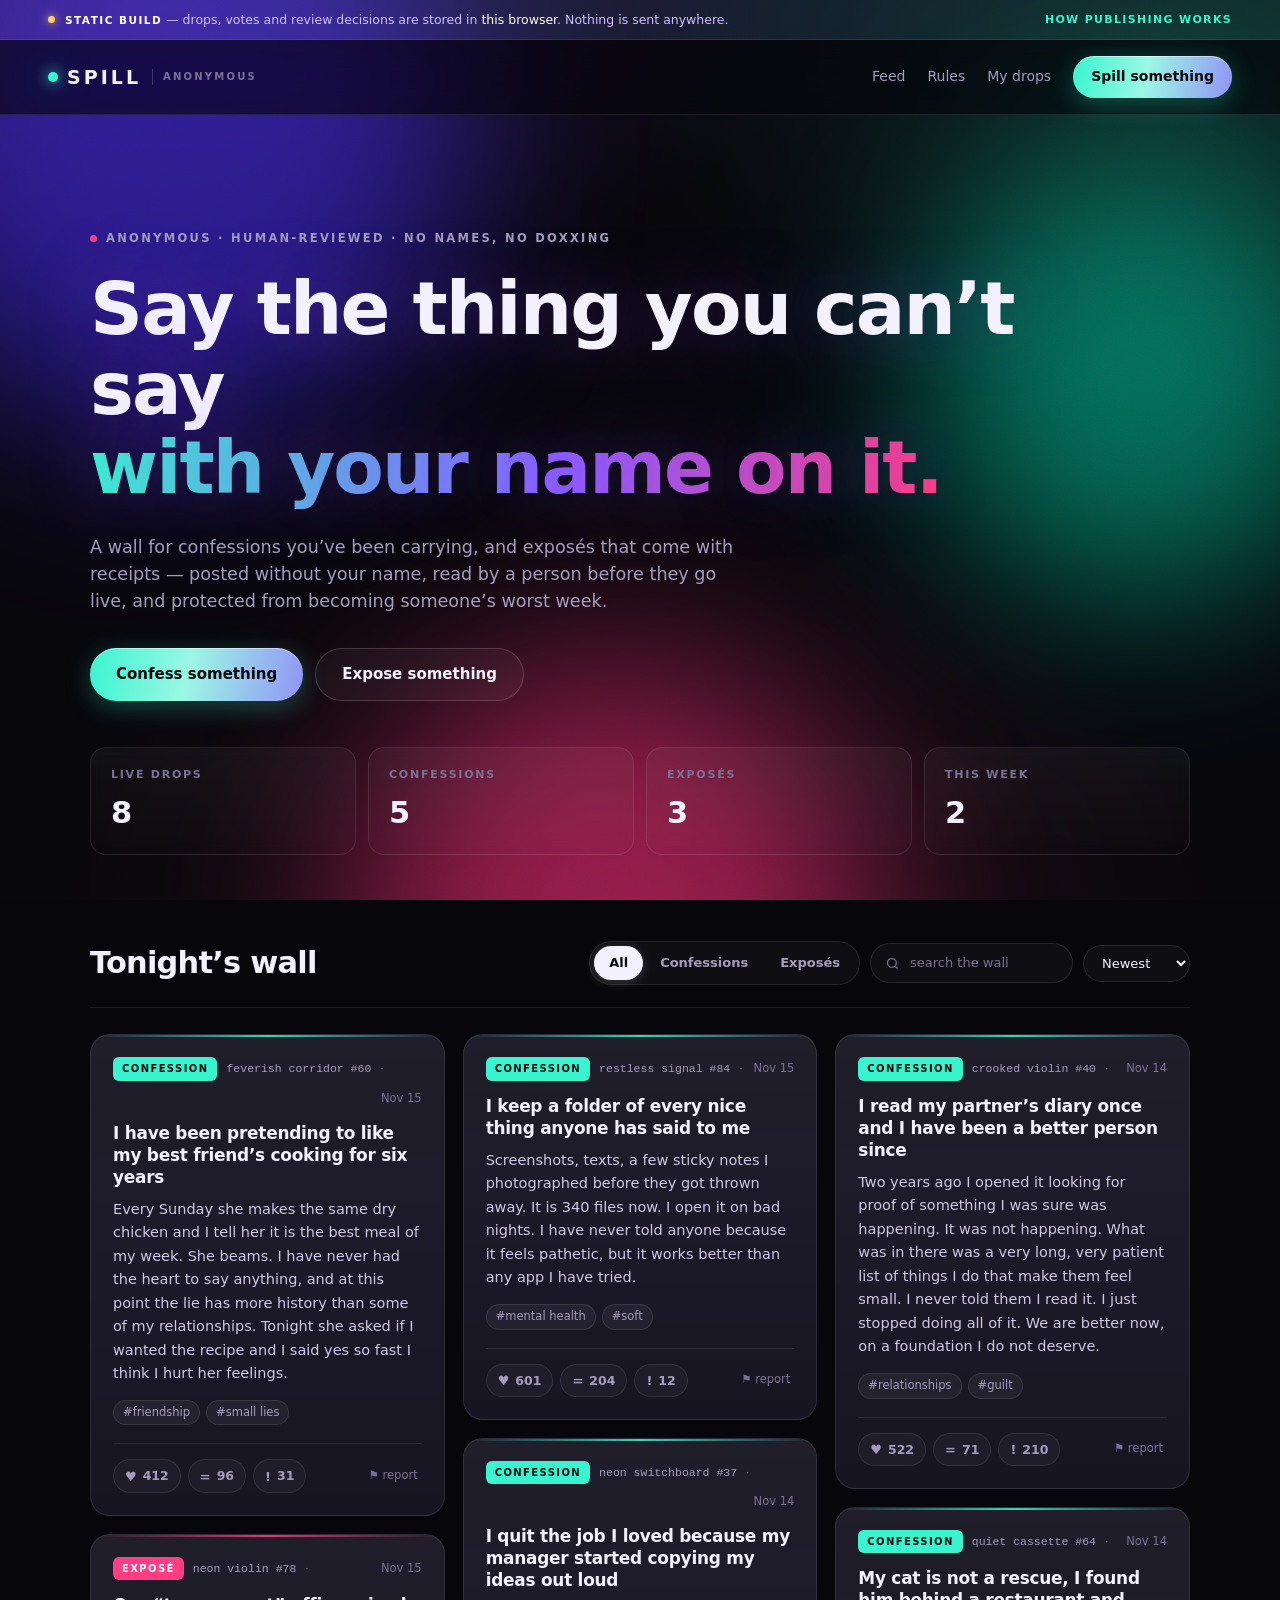
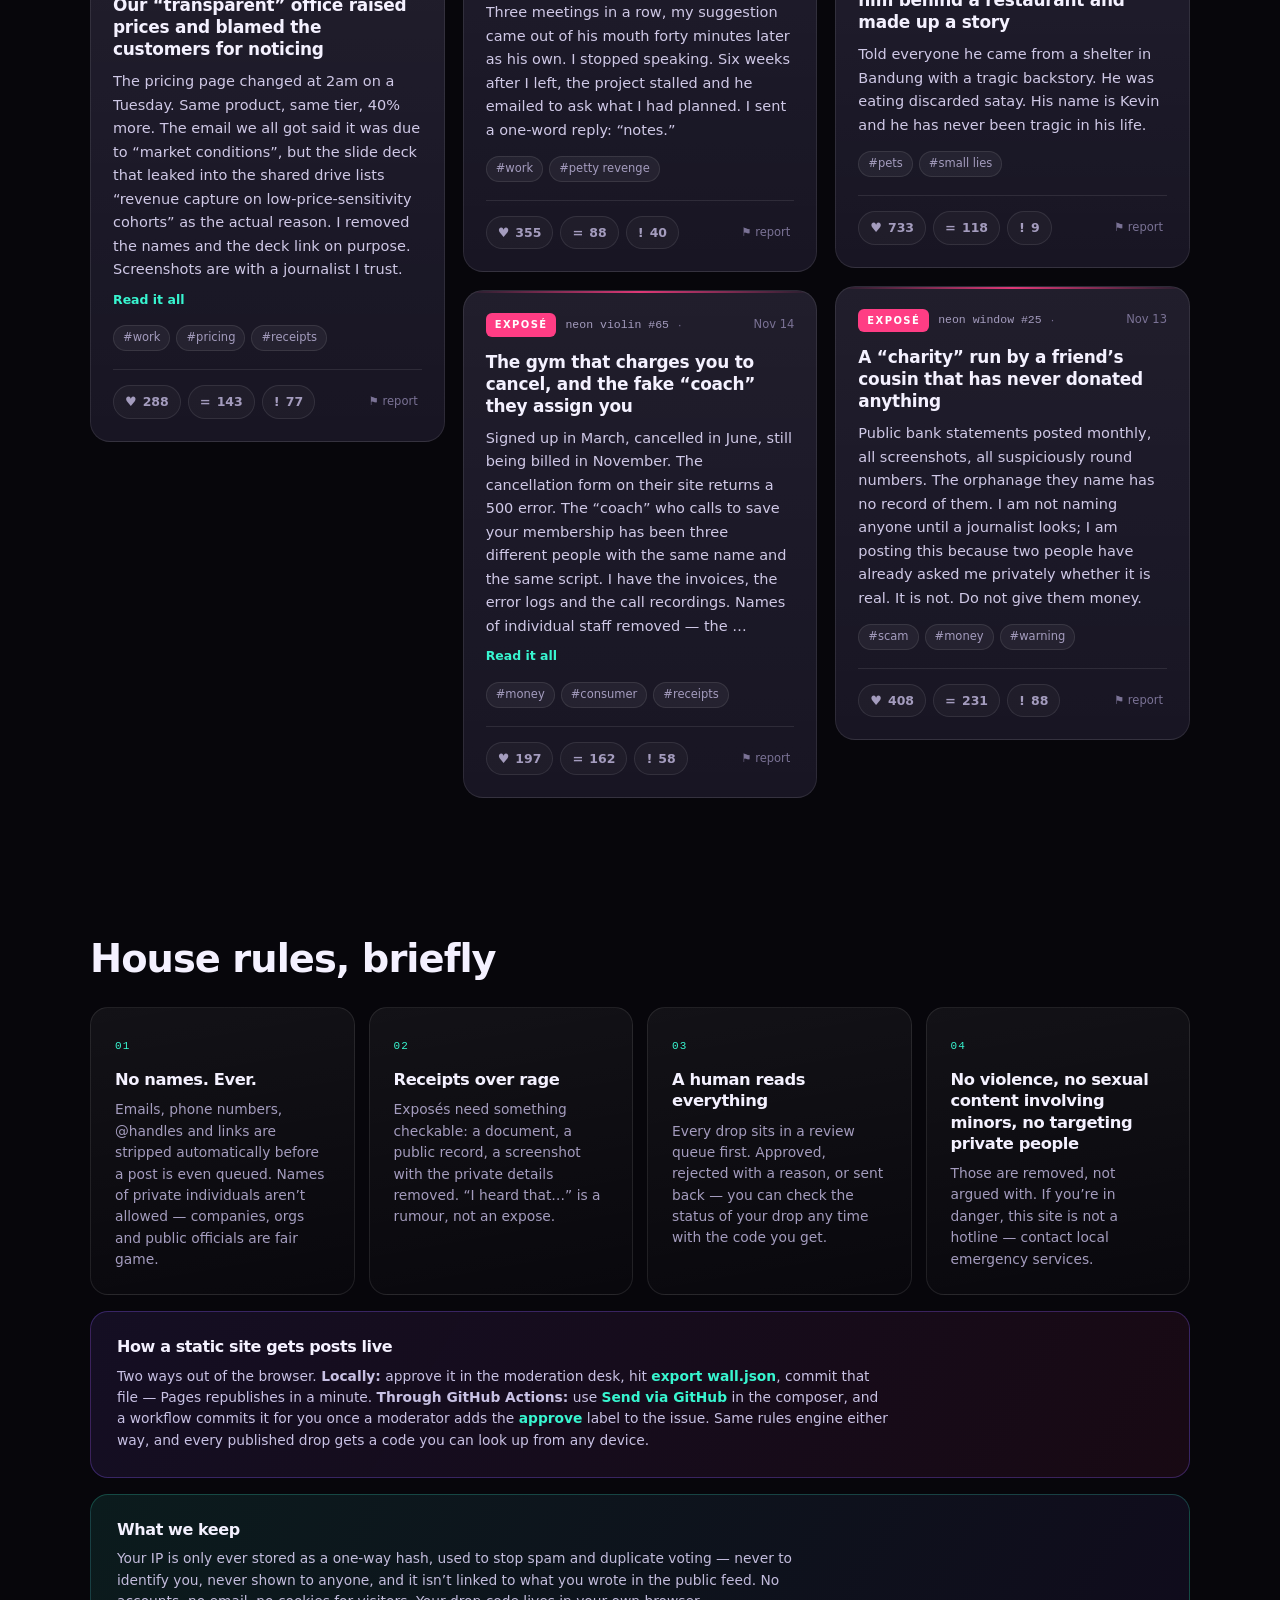
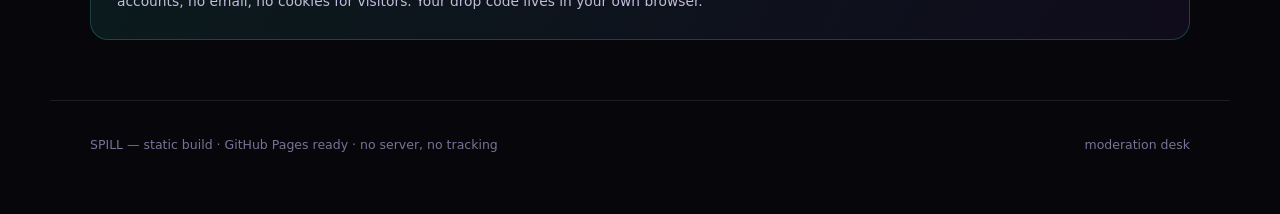
==== index.html @ ce59684a "SPILL — anonymous confessions & exposés, static site with GitHub Actions moderation - static wall on" ====
<!doctype html>
<html lang="en">
<head>
<meta charset="utf-8" />
<meta name="viewport" content="width=device-width, initial-scale=1" />
<title>SPILL — anonymous confessions &amp; receipts</title>
<meta name="description" content="Say the thing you can't say with your name on it. Anonymous confessions and evidence-first exposés, read by a human before they go live." />
<meta name="theme-color" content="#07060b" />
<link rel="icon" href="data:image/svg+xml,%3Csvg xmlns='http://www.w3.org/2000/svg' viewBox='0 0 32 32'%3E%3Crect width='32' height='32' rx='9' fill='%2307060b'/%3E%3Ccircle cx='16' cy='16' r='7' fill='%2338f5d0'/%3E%3Ccircle cx='16' cy='16' r='3' fill='%23ff3d84'/%3E%3C/svg%3E" />
<link rel="stylesheet" href="styles.css" />
</head>
<body>
<div class="aurora" aria-hidden="true">
  <span class="orb orb-a"></span>
  <span class="orb orb-b"></span>
  <span class="orb orb-c"></span>
</div>
<div class="grain" aria-hidden="true"></div>

<div class="staticbar">
  <span class="staticbar-dot"></span>
  <span><b>static build</b> — drops, votes and review decisions are stored in <i>this browser</i>. Nothing is sent anywhere.</span>
  <a href="#rules">how publishing works</a>
</div>

<header class="topbar">
  <a class="wordmark" href="#top">
    <span class="dot"></span>SPILL
    <span class="wordmark-sub">anonymous</span>
  </a>
  <nav class="topnav">
    <a href="#feed">Feed</a>
    <a href="#rules">Rules</a>
    <button class="linkbtn" data-open-composer>My drops</button>
  </nav>
  <button class="btn btn-primary" data-open-composer>Spill something</button>
</header>

<main id="top">
  <section class="hero">
    <p class="eyebrow"><span class="pulse"></span> anonymous · human-reviewed · no names, no doxxing</p>
    <h1>Say the thing you can’t say<br /><em>with your name on it.</em></h1>
    <p class="lede">
      A wall for confessions you’ve been carrying, and exposés that come with receipts —
      posted without your name, read by a person before they go live, and protected from
      becoming someone’s worst week.
    </p>
    <div class="hero-actions">
      <button class="btn btn-primary btn-lg" data-open-composer data-mode="confession">Confess something</button>
      <button class="btn btn-ghost btn-lg" data-open-composer data-mode="expose">Expose something</button>
    </div>
    <dl class="stats" id="stats">
      <div><dt>live drops</dt><dd data-stat="live">–</dd></div>
      <div><dt>confessions</dt><dd data-stat="confessions">–</dd></div>
      <div><dt>exposés</dt><dd data-stat="exposes">–</dd></div>
      <div><dt>this week</dt><dd data-stat="week">–</dd></div>
    </dl>
  </section>

  <section id="feed" class="feed">
    <div class="feed-head">
      <h2>Tonight’s wall</h2>
      <div class="feed-tools">
        <div class="segmented" role="tablist" aria-label="Filter by type">
          <button role="tab" aria-selected="true" data-filter="all">All</button>
          <button role="tab" aria-selected="false" data-filter="confession">Confessions</button>
          <button role="tab" aria-selected="false" data-filter="expose">Exposés</button>
        </div>
        <label class="search">
          <svg viewBox="0 0 24 24" aria-hidden="true"><circle cx="11" cy="11" r="7"/><path d="m20 20-3.5-3.5"/></svg>
          <input id="search" type="search" placeholder="search the wall" aria-label="Search drops" />
        </label>
        <select id="sort" aria-label="Sort">
          <option value="new">Newest</option>
          <option value="felt">Most felt</option>
        </select>
      </div>
    </div>
    <div class="cards" id="cards" aria-live="polite"></div>
    <p class="empty" id="empty" hidden>Nothing here yet. Be the first drop of the night.</p>
  </section>

  <section id="rules" class="rules">
    <h2>House rules, briefly</h2>
    <div class="rules-grid">
      <article>
        <span class="num">01</span>
        <h3>No names. Ever.</h3>
        <p>Emails, phone numbers, @handles and links are stripped automatically before a post is even queued. Names of private individuals aren’t allowed — companies, orgs and public officials are fair game.</p>
      </article>
      <article>
        <span class="num">02</span>
        <h3>Receipts over rage</h3>
        <p>Exposés need something checkable: a document, a public record, a screenshot with the private details removed. “I heard that…” is a rumour, not an expose.</p>
      </article>
      <article>
        <span class="num">03</span>
        <h3>A human reads everything</h3>
        <p>Every drop sits in a review queue first. Approved, rejected with a reason, or sent back — you can check the status of your drop any time with the code you get.</p>
      </article>
      <article>
        <span class="num">04</span>
        <h3>No violence, no sexual content involving minors, no targeting private people</h3>
        <p>Those are removed, not argued with. If you’re in danger, this site is not a hotline — contact local emergency services.</p>
      </article>
    </div>
    <div class="publish">
      <h3>How a static site gets posts live</h3>
      <p>
        Two ways out of the browser. <b>Locally:</b> approve it in the
        <a href="admin.html">moderation desk</a>, hit <em>export wall.json</em>, commit that file —
        Pages republishes in a minute. <b>Through GitHub Actions:</b> use <em>Send via GitHub</em> in the
        composer, and a workflow commits it for you once a moderator adds the <em>approve</em> label
        to the issue. Same rules engine either way, and every published drop gets a code you can
        look up from any device.
      </p>
    </div>

    <div class="privacy">
      <h3>What we keep</h3>
      <p>
        Your IP is only ever stored as a one-way hash, used to stop spam and duplicate voting — never to identify you,
        never shown to anyone, and it isn’t linked to what you wrote in the public feed. No accounts, no email, no cookies
        for visitors. Your drop code lives in your own browser.
      </p>
    </div>
  </section>
</main>

<footer class="footer">
  <span>SPILL — static build · GitHub Pages ready · no server, no tracking</span>
  <a href="admin.html">moderation desk</a>
</footer>

<!-- ── composer ─────────────────────────────────────────────── -->
<div class="modal" id="modal" hidden>
  <div class="modal-scrim" data-close></div>
  <div class="modal-card" role="dialog" aria-modal="true" aria-labelledby="modalTitle">
    <button class="modal-x" data-close aria-label="Close">×</button>

    <div id="composerView">
      <p class="eyebrow">no account · no name · no trace</p>
      <h2 id="modalTitle">Drop it in the dark.</h2>

      <div class="type-toggle" role="radiogroup" aria-label="Kind of drop">
        <button role="radio" aria-checked="true" data-type="confession" class="is-on">
          <strong>Confession</strong>
          <span>Something you did, felt or can’t say out loud. About you.</span>
        </button>
        <button role="radio" aria-checked="false" data-type="expose">
          <strong>Exposé</strong>
          <span>Something a company, org or public figure did — with receipts.</span>
        </button>
      </div>

      <label class="field">
        <span>Headline <b id="titleCount">0/90</b></span>
        <input id="title" maxlength="90" placeholder="One sentence that makes someone stop scrolling" autocomplete="off" />
      </label>

      <label class="field">
        <span>What happened <b id="bodyCount">0/1400</b></span>
        <textarea id="body" maxlength="1400" rows="7" placeholder="Start anywhere. No names, no numbers, no links — those get removed automatically."></textarea>
      </label>

      <label class="field">
        <span>Tags <i>up to 5, comma separated</i></span>
        <input id="tags" placeholder="work, family, receipts" autocomplete="off" />
      </label>

      <div class="safety" id="safety">
        <span class="safety-dot"></span>
        <span id="safetyText">We’ll scan for names, numbers and links as you type.</span>
      </div>

      <label class="consent">
        <input type="checkbox" id="consent" />
        <span>This is a true story about my own experience or something I can back up. It targets no private individual, and I accept that a moderator may reject it.</span>
      </label>

      <div class="composer-actions">
        <button class="btn btn-primary btn-lg" id="submit">Send to review</button>
        <span class="hint">Saved in this browser — a draft, not a public post.</span>
      </div>

      <div class="publish-alt">
        <div>
          <strong>Want it on the public wall?</strong>
          <span>
            Push it through GitHub instead: a workflow scrubs it, queues it, and a moderator
            publishes it with an <em>approve</em> label. Needs a GitHub account — use a throwaway.
          </span>
        </div>
        <button class="btn btn-ghost" id="ghSubmit">Send via GitHub →</button>
      </div>
      <p class="form-error" id="formError" hidden></p>
    </div>

    <div id="successView" hidden>
      <div class="success-mark">✓</div>
      <h2>In the queue.</h2>
      <p class="success-copy" id="successCopy"></p>
      <div class="code-box">
        <code id="codeOut">--------</code>
        <button class="btn btn-ghost" id="copyCode">Copy</button>
      </div>
      <p class="hint">Save this code. It’s the only way to check your drop’s status — we can’t recover it for you.</p>
      <div class="composer-actions">
        <button class="btn btn-primary" id="trackFromSuccess">Check status</button>
        <button class="btn btn-ghost" data-close>Back to the wall</button>
      </div>
    </div>

    <div id="trackerView" hidden>
      <p class="eyebrow">your drops</p>
      <h2>Still in the dark.</h2>
      <p class="hint">Only the drops you posted from this browser show up here.</p>
      <div class="tracker-list" id="trackerList"></div>
      <label class="field" style="margin-top:18px">
        <span>Look up a code</span>
        <div class="code-lookup">
          <input id="codeInput" placeholder="paste your drop code" autocomplete="off" />
          <button class="btn btn-ghost" id="codeGo">Look up</button>
        </div>
      </label>
      <p class="form-error" id="trackError" hidden></p>
      <div class="composer-actions">
        <button class="btn btn-primary" data-close>Done</button>
      </div>
    </div>
  </div>
</div>

<div class="toast" id="toast" hidden></div>
<script src="store.js"></script>
<script src="app.js"></script>
</body>
</html>
---- styles.css ----
:root {
  --bg: #07060b;
  --bg-2: #0b0912;
  --panel: rgba(20, 17, 32, 0.72);
  --panel-solid: #141120;
  --line: rgba(255, 255, 255, 0.09);
  --line-strong: rgba(255, 255, 255, 0.16);
  --ink: #f4f1ff;
  --muted: #a49cbe;
  --muted-2: #7a7295;
  --cyan: #38f5d0;
  --magenta: #ff3d84;
  --violet: #8b5cff;
  --amber: #ffcc66;
  --radius: 20px;
  --font: "Inter", ui-sans-serif, system-ui, -apple-system, "Segoe UI", Roboto, "Helvetica Neue", sans-serif;
  --mono: ui-monospace, "SF Mono", SFMono-Regular, Menlo, Consolas, monospace;
}

* { box-sizing: border-box; }

html { scroll-behavior: smooth; }

body {
  margin: 0;
  background: var(--bg);
  color: var(--ink);
  font-family: var(--font);
  font-size: 16px;
  line-height: 1.55;
  -webkit-font-smoothing: antialiased;
  overflow-x: hidden;
}

h1, h2, h3 { margin: 0; line-height: 1.08; letter-spacing: -0.025em; font-weight: 800; }
p { margin: 0; }
a { color: inherit; text-decoration: none; }
button, input, textarea, select { font: inherit; color: inherit; }
button { cursor: pointer; }
::selection { background: rgba(139, 92, 255, 0.45); color: #fff; }

/* ── background ─────────────────────────────────────────── */
.aurora {
  position: fixed;
  inset: 0;
  z-index: -2;
  overflow: hidden;
  background:
    radial-gradient(1200px 700px at 12% -10%, rgba(139, 92, 255, 0.20), transparent 60%),
    radial-gradient(900px 600px at 92% 8%, rgba(56, 245, 208, 0.13), transparent 60%),
    radial-gradient(900px 700px at 50% 105%, rgba(255, 61, 132, 0.13), transparent 65%),
    var(--bg);
}
.orb {
  position: absolute;
  border-radius: 50%;
  filter: blur(90px);
  opacity: 0.5;
  animation: drift 26s ease-in-out infinite alternate;
}
.orb-a { width: 46vw; height: 46vw; left: -10vw; top: -12vw; background: #4b2cff; }
.orb-b { width: 34vw; height: 34vw; right: -6vw; top: 18vh; background: #00d3a7; animation-delay: -9s; }
.orb-c { width: 40vw; height: 40vw; left: 28vw; bottom: -22vw; background: #ff2d78; animation-delay: -16s; }
@keyframes drift {
  from { transform: translate3d(0, 0, 0) scale(1); }
  to { transform: translate3d(4vw, 5vh, 0) scale(1.16); }
}

.grain {
  position: fixed;
  inset: 0;
  z-index: -1;
  pointer-events: none;
  opacity: 0.22;
  mix-blend-mode: overlay;
  background-image: url("data:image/svg+xml,%3Csvg xmlns='http://www.w3.org/2000/svg' width='160' height='160'%3E%3Cfilter id='n'%3E%3CfeTurbulence type='fractalNoise' baseFrequency='0.85' numOctaves='3'/%3E%3C/filter%3E%3Crect width='160' height='160' filter='url(%23n)' opacity='0.55'/%3E%3C/svg%3E");
}

/* ── top bar ────────────────────────────────────────────── */
.topbar {
  position: sticky;
  top: 0;
  z-index: 40;
  display: flex;
  align-items: center;
  gap: 22px;
  padding: 16px clamp(16px, 4vw, 48px);
  background: rgba(7, 6, 11, 0.66);
  backdrop-filter: blur(18px) saturate(140%);
  border-bottom: 1px solid var(--line);
}
.wordmark {
  display: flex;
  align-items: center;
  gap: 9px;
  font-weight: 900;
  font-size: 19px;
  letter-spacing: 0.16em;
}
.wordmark .dot {
  width: 10px; height: 10px; border-radius: 50%;
  background: var(--cyan);
  box-shadow: 0 0 14px var(--cyan), 0 0 34px rgba(56, 245, 208, 0.6);
  animation: pulseDot 3.4s ease-in-out infinite;
}
@keyframes pulseDot { 50% { transform: scale(0.72); opacity: 0.7; } }
.wordmark-sub {
  font-size: 10px;
  letter-spacing: 0.22em;
  color: var(--muted-2);
  font-weight: 600;
  text-transform: uppercase;
  border-left: 1px solid var(--line-strong);
  padding-left: 10px;
  margin-left: 2px;
}
.topnav { display: flex; align-items: center; gap: 22px; margin-left: auto; font-size: 14px; color: var(--muted); }
.topnav a:hover, .linkbtn:hover { color: var(--ink); }
.linkbtn { background: none; border: 0; padding: 0; color: var(--muted); font-size: 14px; }

/* ── buttons ────────────────────────────────────────────── */
.btn {
  border: 1px solid var(--line-strong);
  background: rgba(255, 255, 255, 0.04);
  color: var(--ink);
  padding: 10px 18px;
  border-radius: 999px;
  font-weight: 650;
  font-size: 14px;
  transition: transform 0.18s ease, background 0.18s ease, box-shadow 0.28s ease, border-color 0.18s ease;
  white-space: nowrap;
}
.btn:hover { transform: translateY(-1px); background: rgba(255, 255, 255, 0.08); }
.btn:active { transform: translateY(0) scale(0.99); }
.btn-primary {
  border: 0;
  color: #06070c;
  background: linear-gradient(100deg, var(--cyan), #9cf7e4 46%, var(--violet) 130%);
  box-shadow: 0 6px 26px rgba(56, 245, 208, 0.28), inset 0 1px 0 rgba(255, 255, 255, 0.5);
}
.btn-primary:hover { box-shadow: 0 10px 34px rgba(56, 245, 208, 0.42); background: linear-gradient(100deg, #5cf9dd, #b5fbec 46%, #9d75ff 130%); }
.btn-ghost:hover { border-color: rgba(255, 61, 132, 0.5); color: #fff; }
.btn-lg { padding: 14px 26px; font-size: 15px; }
.btn:disabled { opacity: 0.55; cursor: not-allowed; transform: none; }

/* ── hero ───────────────────────────────────────────────── */
main { max-width: 1180px; margin: 0 auto; padding: 0 clamp(16px, 4vw, 40px); }

.hero { padding: clamp(48px, 9vw, 110px) 0 clamp(32px, 5vw, 56px); }
.eyebrow {
  display: inline-flex;
  align-items: center;
  gap: 9px;
  font-size: 11.5px;
  letter-spacing: 0.2em;
  text-transform: uppercase;
  color: var(--muted);
  font-weight: 650;
  margin-bottom: 22px;
}
.pulse {
  width: 7px; height: 7px; border-radius: 50%;
  background: var(--magenta);
  box-shadow: 0 0 0 0 rgba(255, 61, 132, 0.6);
  animation: ring 2.4s infinite;
}
@keyframes ring {
  0% { box-shadow: 0 0 0 0 rgba(255, 61, 132, 0.55); }
  70% { box-shadow: 0 0 0 9px rgba(255, 61, 132, 0); }
  100% { box-shadow: 0 0 0 0 rgba(255, 61, 132, 0); }
}
.hero h1 {
  font-size: clamp(2.4rem, 6.4vw, 4.6rem);
  max-width: 20ch;
  text-shadow: 0 0 70px rgba(139, 92, 255, 0.35);
}
.hero h1 em {
  font-style: normal;
  background: linear-gradient(96deg, var(--cyan), var(--violet) 55%, var(--magenta));
  -webkit-background-clip: text;
  background-clip: text;
  color: transparent;
}
.lede {
  margin-top: 26px;
  max-width: 58ch;
  color: var(--muted);
  font-size: clamp(1rem, 1.6vw, 1.1rem);
}
.hero-actions { display: flex; flex-wrap: wrap; gap: 12px; margin-top: 32px; }

.stats {
  display: grid;
  grid-template-columns: repeat(4, minmax(0, 1fr));
  gap: 12px;
  margin: 46px 0 0;
  padding: 0;
}
.stats > div {
  padding: 18px 20px;
  border: 1px solid var(--line);
  border-radius: 16px;
  background: linear-gradient(180deg, rgba(255, 255, 255, 0.045), rgba(255, 255, 255, 0.012));
  backdrop-filter: blur(8px);
}
.stats dt { font-size: 11px; letter-spacing: 0.16em; text-transform: uppercase; color: var(--muted-2); font-weight: 650; }
.stats dd { margin: 6px 0 0; font-size: clamp(1.4rem, 3vw, 1.9rem); font-weight: 800; letter-spacing: -0.03em; font-variant-numeric: tabular-nums; }

/* ── feed ───────────────────────────────────────────────── */
.feed { padding: 30px 0 10px; }
.feed-head {
  display: flex;
  flex-wrap: wrap;
  align-items: center;
  gap: 16px;
  padding-bottom: 22px;
  border-bottom: 1px solid var(--line);
}
.feed-head h2 { font-size: clamp(1.4rem, 3vw, 1.9rem); margin-right: auto; }
.feed-tools { display: flex; flex-wrap: wrap; align-items: center; gap: 10px; }
.segmented {
  display: flex;
  padding: 4px;
  gap: 2px;
  border: 1px solid var(--line);
  border-radius: 999px;
  background: rgba(255, 255, 255, 0.035);
}
.segmented button {
  border: 0;
  background: none;
  color: var(--muted);
  padding: 7px 15px;
  border-radius: 999px;
  font-size: 13px;
  font-weight: 650;
  transition: all 0.18s ease;
}
.segmented button[aria-selected="true"] {
  color: #06070c;
  background: var(--ink);
  box-shadow: 0 2px 12px rgba(255, 255, 255, 0.18);
}
.search {
  display: flex;
  align-items: center;
  gap: 8px;
  padding: 8px 14px;
  border: 1px solid var(--line);
  border-radius: 999px;
  background: rgba(255, 255, 255, 0.035);
}
.search svg { width: 15px; height: 15px; fill: none; stroke: var(--muted-2); stroke-width: 2; }
.search input { border: 0; background: none; outline: none; width: 150px; font-size: 13px; }
.search input::placeholder { color: var(--muted-2); }
select#sort {
  padding: 9px 14px;
  border: 1px solid var(--line);
  border-radius: 999px;
  background: rgba(255, 255, 255, 0.035);
  font-size: 13px;
  outline: none;
}
select#sort option { background: var(--panel-solid); }

.cards {
  columns: 3;
  column-gap: 18px;
  padding: 26px 0 40px;
}
@media (max-width: 980px) { .cards { columns: 2; } }
@media (max-width: 640px) { .cards { columns: 1; } }

.card {
  break-inside: avoid;
  margin-bottom: 18px;
  padding: 22px;
  border-radius: var(--radius);
  border: 1px solid var(--line);
  background:
    linear-gradient(180deg, rgba(255, 255, 255, 0.055), rgba(255, 255, 255, 0.014)),
    var(--panel-solid);
  position: relative;
  overflow: hidden;
  transition: transform 0.25s cubic-bezier(0.2, 0.8, 0.2, 1), border-color 0.25s ease, box-shadow 0.3s ease;
  animation: rise 0.5s ease both;
}
@keyframes rise { from { opacity: 0; transform: translateY(14px); } }
.card:hover {
  transform: translateY(-3px);
  border-color: var(--line-strong);
  box-shadow: 0 24px 60px -28px rgba(0, 0, 0, 0.9);
}
.card::before {
  content: "";
  position: absolute;
  inset: 0 0 auto;
  height: 2px;
  background: linear-gradient(90deg, transparent, var(--edge, var(--cyan)), transparent);
  opacity: 0.85;
}
.card.is-expose { --edge: var(--magenta); }

.card-top { display: flex; align-items: center; gap: 9px; margin-bottom: 14px; flex-wrap: wrap; }
.pill {
  font-size: 10px;
  font-weight: 800;
  letter-spacing: 0.14em;
  text-transform: uppercase;
  padding: 4px 9px;
  border-radius: 6px;
  color: #06070c;
  background: var(--cyan);
}
.is-expose .pill { background: var(--magenta); color: #fff; }
.alias { font-family: var(--mono); font-size: 11.5px; color: var(--muted); }
.dotsep { color: var(--muted-2); font-size: 11px; }
.time { font-size: 11.5px; color: var(--muted-2); margin-left: auto; }
.card h3 { font-size: 1.06rem; line-height: 1.3; margin-bottom: 10px; letter-spacing: -0.015em; }
.card-body {
  color: #cfc8e6;
  font-size: 14.5px;
  line-height: 1.62;
  white-space: pre-wrap;
  overflow-wrap: anywhere;
  display: -webkit-box;
  -webkit-line-clamp: 9;
  -webkit-box-orient: vertical;
  overflow: hidden;
}
.card.is-open .card-body { -webkit-line-clamp: unset; display: block; }
.more {
  margin-top: 8px;
  background: none;
  border: 0;
  padding: 0;
  color: var(--cyan);
  font-size: 12.5px;
  font-weight: 650;
}
.tags { display: flex; flex-wrap: wrap; gap: 6px; margin-top: 14px; }
.tag {
  font-size: 11.5px;
  color: var(--muted);
  background: rgba(255, 255, 255, 0.05);
  border: 1px solid var(--line);
  padding: 3px 9px;
  border-radius: 999px;
}
.card-foot {
  display: flex;
  align-items: center;
  gap: 7px;
  margin-top: 18px;
  padding-top: 15px;
  border-top: 1px solid var(--line);
}
.react {
  display: inline-flex;
  align-items: center;
  gap: 6px;
  padding: 6px 11px;
  border-radius: 999px;
  border: 1px solid var(--line);
  background: rgba(255, 255, 255, 0.03);
  color: var(--muted);
  font-size: 12.5px;
  font-weight: 650;
  font-variant-numeric: tabular-nums;
  transition: all 0.16s ease;
}
.react:hover { color: #fff; border-color: var(--line-strong); background: rgba(255, 255, 255, 0.075); }
.react.is-on { color: #06070c; background: var(--cyan); border-color: transparent; }
.react[data-kind="oof"].is-on { background: var(--magenta); color: #fff; }
.react span.ico { font-size: 13px; line-height: 1; }
.flag {
  margin-left: auto;
  background: none;
  border: 0;
  color: var(--muted-2);
  font-size: 11.5px;
  padding: 4px;
}
.flag:hover { color: var(--magenta); }
.empty { text-align: center; color: var(--muted-2); padding: 60px 0 80px; }

/* ── rules ──────────────────────────────────────────────── */
.rules { padding: clamp(40px, 7vw, 90px) 0 clamp(30px, 5vw, 60px); }
.rules h2 { font-size: clamp(1.6rem, 3.6vw, 2.4rem); margin-bottom: 28px; }
.rules-grid { display: grid; grid-template-columns: repeat(auto-fit, minmax(250px, 1fr)); gap: 14px; }
.rules-grid article {
  padding: 24px;
  border-radius: 18px;
  border: 1px solid var(--line);
  background: linear-gradient(170deg, rgba(255, 255, 255, 0.05), rgba(255, 255, 255, 0.012));
}
.num { font-family: var(--mono); font-size: 11px; color: var(--cyan); letter-spacing: 0.1em; }
.rules-grid h3 { font-size: 1.02rem; margin: 12px 0 9px; line-height: 1.3; }
.rules-grid p { color: var(--muted); font-size: 13.8px; }
.privacy {
  margin-top: 16px;
  padding: 26px;
  border-radius: 18px;
  border: 1px solid rgba(56, 245, 208, 0.22);
  background: linear-gradient(120deg, rgba(56, 245, 208, 0.09), rgba(139, 92, 255, 0.07));
}
.privacy h3 { font-size: 1rem; margin-bottom: 10px; }
.privacy p { color: #c3bcdd; font-size: 13.8px; max-width: 82ch; }

.footer {
  max-width: 1180px;
  margin: 0 auto;
  padding: 34px clamp(16px, 4vw, 40px) 60px;
  display: flex;
  justify-content: space-between;
  gap: 14px;
  flex-wrap: wrap;
  color: var(--muted-2);
  font-size: 12.5px;
  border-top: 1px solid var(--line);
}
.footer a:hover { color: var(--cyan); }

/* ── modal / composer ───────────────────────────────────── */
.modal { position: fixed; inset: 0; z-index: 90; display: grid; place-items: center; padding: 20px; }
.modal[hidden] { display: none; }
.modal-scrim {
  position: absolute;
  inset: 0;
  background: rgba(4, 3, 8, 0.78);
  backdrop-filter: blur(10px);
  animation: fade 0.25s ease;
}
@keyframes fade { from { opacity: 0; } }
.modal-card {
  position: relative;
  width: min(620px, 100%);
  max-height: 90vh;
  overflow-y: auto;
  padding: clamp(24px, 4vw, 36px);
  border-radius: 26px;
  border: 1px solid var(--line-strong);
  background: linear-gradient(180deg, #16121f, #0d0a15 70%);
  box-shadow: 0 40px 120px -30px rgba(0, 0, 0, 0.95), 0 0 0 1px rgba(139, 92, 255, 0.12);
  animation: pop 0.28s cubic-bezier(0.2, 0.9, 0.2, 1);
  scrollbar-width: thin;
}
@keyframes pop { from { opacity: 0; transform: translateY(16px) scale(0.985); } }
.modal-x {
  position: absolute;
  top: 16px;
  right: 18px;
  width: 34px;
  height: 34px;
  border-radius: 50%;
  border: 1px solid var(--line);
  background: rgba(255, 255, 255, 0.04);
  color: var(--muted);
  font-size: 20px;
  line-height: 1;
  display: grid;
  place-items: center;
}
.modal-x:hover { color: #fff; background: rgba(255, 255, 255, 0.1); }
.modal-card h2 { font-size: clamp(1.5rem, 3.4vw, 2rem); margin-bottom: 8px; }
.modal-card .eyebrow { margin-bottom: 12px; }

.type-toggle { display: grid; grid-template-columns: 1fr 1fr; gap: 10px; margin: 24px 0 20px; }
@media (max-width: 520px) { .type-toggle { grid-template-columns: 1fr; } }
.type-toggle button {
  text-align: left;
  padding: 15px 16px;
  border-radius: 15px;
  border: 1px solid var(--line);
  background: rgba(255, 255, 255, 0.028);
  transition: all 0.18s ease;
}
.type-toggle button strong { display: block; font-size: 14px; margin-bottom: 5px; }
.type-toggle button span { font-size: 12.2px; color: var(--muted-2); line-height: 1.45; display: block; }
.type-toggle button.is-on {
  border-color: rgba(56, 245, 208, 0.6);
  background: linear-gradient(160deg, rgba(56, 245, 208, 0.13), rgba(139, 92, 255, 0.08));
  box-shadow: 0 0 0 1px rgba(56, 245, 208, 0.18), 0 12px 34px -20px rgba(56, 245, 208, 0.8);
}
.type-toggle button[data-type="expose"].is-on {
  border-color: rgba(255, 61, 132, 0.6);
  background: linear-gradient(160deg, rgba(255, 61, 132, 0.14), rgba(139, 92, 255, 0.1));
  box-shadow: 0 0 0 1px rgba(255, 61, 132, 0.2), 0 12px 34px -20px rgba(255, 61, 132, 0.8);
}

.field { display: block; margin-bottom: 16px; }
.field > span {
  display: flex;
  justify-content: space-between;
  align-items: baseline;
  gap: 10px;
  font-size: 11.5px;
  letter-spacing: 0.13em;
  text-transform: uppercase;
  color: var(--muted);
  font-weight: 650;
  margin-bottom: 8px;
}
.field > span b { font-weight: 600; color: var(--muted-2); letter-spacing: 0.04em; font-variant-numeric: tabular-nums; }
.field > span i { font-style: normal; text-transform: none; letter-spacing: 0; color: var(--muted-2); font-size: 11.5px; font-weight: 500; }
.field input, .field textarea {
  width: 100%;
  padding: 13px 16px;
  border-radius: 13px;
  border: 1px solid var(--line);
  background: rgba(6, 5, 12, 0.65);
  outline: none;
  font-size: 14.5px;
  resize: vertical;
  transition: border-color 0.18s ease, box-shadow 0.18s ease;
}
.field input:focus, .field textarea:focus {
  border-color: rgba(56, 245, 208, 0.55);
  box-shadow: 0 0 0 3px rgba(56, 245, 208, 0.12);
}
.field input::placeholder, .field textarea::placeholder { color: #5f5878; }

.safety {
  display: flex;
  gap: 10px;
  align-items: flex-start;
  padding: 12px 14px;
  border-radius: 12px;
  border: 1px solid var(--line);
  background: rgba(255, 255, 255, 0.03);
  font-size: 12.6px;
  color: var(--muted);
  margin-bottom: 18px;
  line-height: 1.5;
}
.safety-dot { width: 8px; height: 8px; border-radius: 50%; background: var(--muted-2); margin-top: 5px; flex: none; }
.safety.warn { border-color: rgba(255, 204, 102, 0.4); background: rgba(255, 204, 102, 0.08); color: #e8d6a8; }
.safety.warn .safety-dot { background: var(--amber); box-shadow: 0 0 10px var(--amber); }
.safety.ok { border-color: rgba(56, 245, 208, 0.32); background: rgba(56, 245, 208, 0.07); color: #b9f2e6; }
.safety.ok .safety-dot { background: var(--cyan); box-shadow: 0 0 10px var(--cyan); }

.consent {
  display: flex;
  gap: 11px;
  align-items: flex-start;
  font-size: 12.6px;
  color: var(--muted);
  line-height: 1.55;
  margin-bottom: 22px;
  cursor: pointer;
}
.consent input {
  appearance: none;
  width: 19px;
  height: 19px;
  flex: none;
  margin-top: 2px;
  border: 1px solid var(--line-strong);
  border-radius: 6px;
  background: rgba(255, 255, 255, 0.05);
  display: grid;
  place-items: center;
  transition: all 0.15s ease;
}
.consent input:checked { background: var(--cyan); border-color: var(--cyan); }
.consent input:checked::after { content: "✓"; color: #06070c; font-size: 13px; font-weight: 900; }

.composer-actions { display: flex; align-items: center; gap: 14px; flex-wrap: wrap; }
.hint { font-size: 12px; color: var(--muted-2); }
.form-error { margin-top: 14px; color: #ff8fa8; font-size: 13px; }

.success-mark {
  width: 56px; height: 56px;
  border-radius: 50%;
  display: grid; place-items: center;
  font-size: 26px;
  color: #06070c;
  background: linear-gradient(140deg, var(--cyan), var(--violet));
  box-shadow: 0 0 40px rgba(56, 245, 208, 0.45);
  margin-bottom: 20px;
}
.success-copy { color: var(--muted); font-size: 14px; margin: 10px 0 18px; max-width: 46ch; }
.code-box {
  display: flex;
  align-items: center;
  gap: 12px;
  padding: 14px 18px;
  border-radius: 14px;
  border: 1px dashed rgba(56, 245, 208, 0.45);
  background: rgba(56, 245, 208, 0.07);
  margin-bottom: 12px;
}
.code-box code {
  font-family: var(--mono);
  font-size: 19px;
  letter-spacing: 0.22em;
  color: var(--cyan);
  flex: 1;
  overflow: hidden;
  text-overflow: ellipsis;
}

.tracker-list { display: grid; gap: 8px; margin: 18px 0 0; }
.track-row {
  display: flex;
  align-items: center;
  gap: 12px;
  padding: 13px 15px;
  border-radius: 12px;
  border: 1px solid var(--line);
  background: rgba(255, 255, 255, 0.03);
  font-size: 13px;
}
.tcode { font-family: var(--mono); font-size: 12px; color: var(--muted); letter-spacing: 0.1em; }
.track-row .tcode { font-size: 12px; }
.track-row .ttitle { color: var(--ink); flex: 1; overflow: hidden; text-overflow: ellipsis; white-space: nowrap; }
.status {
  font-size: 10.5px;
  font-weight: 800;
  letter-spacing: 0.1em;
  text-transform: uppercase;
  padding: 4px 9px;
  border-radius: 999px;
  white-space: nowrap;
}
.status.pending { background: rgba(255, 204, 102, 0.16); color: var(--amber); border: 1px solid rgba(255, 204, 102, 0.35); }
.status.approved { background: rgba(56, 245, 208, 0.16); color: var(--cyan); border: 1px solid rgba(56, 245, 208, 0.35); }
.status.rejected { background: rgba(255, 61, 132, 0.16); color: #ff8fb2; border: 1px solid rgba(255, 61, 132, 0.35); }
.status.unknown { background: rgba(255, 255, 255, 0.08); color: var(--muted); border: 1px solid var(--line); }
.code-lookup { display: flex; gap: 8px; }
.code-lookup input { flex: 1; }

.toast {
  position: fixed;
  left: 50%;
  bottom: 26px;
  transform: translateX(-50%);
  z-index: 120;
  padding: 12px 20px;
  border-radius: 999px;
  background: rgba(20, 17, 32, 0.95);
  border: 1px solid var(--line-strong);
  box-shadow: 0 20px 50px -20px #000;
  font-size: 13px;
  animation: pop 0.25s ease;
  max-width: 88vw;
  text-align: center;
}
.toast[hidden] { display: none; }

@media (max-width: 700px) {
  .topnav a { display: none; }
  .stats { grid-template-columns: repeat(2, 1fr); }
  .feed-head { align-items: flex-start; }
  .search input { width: 100px; }
}

/* ── static build additions ─────────────────────────────── */
.staticbar {
  display: flex;
  align-items: center;
  gap: 10px;
  flex-wrap: wrap;
  padding: 10px clamp(16px, 4vw, 48px);
  font-size: 12.5px;
  color: #cfc0ff;
  background: linear-gradient(90deg, rgba(139, 92, 255, 0.16), rgba(56, 245, 208, 0.09));
  border-bottom: 1px solid var(--line);
}
.staticbar b {
  color: #fff;
  font-size: 10.5px;
  letter-spacing: 0.14em;
  text-transform: uppercase;
}
.staticbar i { font-style: normal; color: #fff; }
.staticbar a {
  margin-left: auto;
  color: var(--cyan);
  font-size: 11px;
  letter-spacing: 0.12em;
  text-transform: uppercase;
  font-weight: 700;
}
.staticbar-dot {
  width: 7px;
  height: 7px;
  border-radius: 50%;
  background: var(--amber);
  box-shadow: 0 0 10px var(--amber);
  flex: none;
}

.publish {
  margin-top: 16px;
  padding: 26px;
  border-radius: 18px;
  border: 1px solid rgba(139, 92, 255, 0.3);
  background: linear-gradient(120deg, rgba(139, 92, 255, 0.1), rgba(255, 61, 132, 0.07));
}
.publish h3 { font-size: 1rem; margin-bottom: 10px; }
.publish p { color: #c8c1e4; font-size: 13.8px; max-width: 88ch; }
.publish em { font-style: normal; color: var(--cyan); font-weight: 650; }
code {
  font-family: var(--mono);
  font-size: 12px;
  background: rgba(255, 255, 255, 0.08);
  padding: 1px 5px;
  border-radius: 5px;
}

.publish-alt {
  margin-top: 18px;
  padding: 16px 18px;
  border-radius: 15px;
  border: 1px dashed rgba(255, 255, 255, 0.16);
  background: rgba(255, 255, 255, 0.025);
  display: flex;
  align-items: center;
  justify-content: space-between;
  gap: 14px;
  flex-wrap: wrap;
}
.publish-alt strong { display: block; font-size: 13px; margin-bottom: 4px; }
.publish-alt span {
  display: block;
  max-width: 54ch;
  font-size: 12.2px;
  color: var(--muted-2);
  line-height: 1.5;
}
.publish-alt em { font-style: normal; color: var(--cyan); font-weight: 650; }

.status.expired { background: rgba(164, 156, 190, 0.16); color: #c3bcd8; border: 1px solid rgba(164, 156, 190, 0.35); }
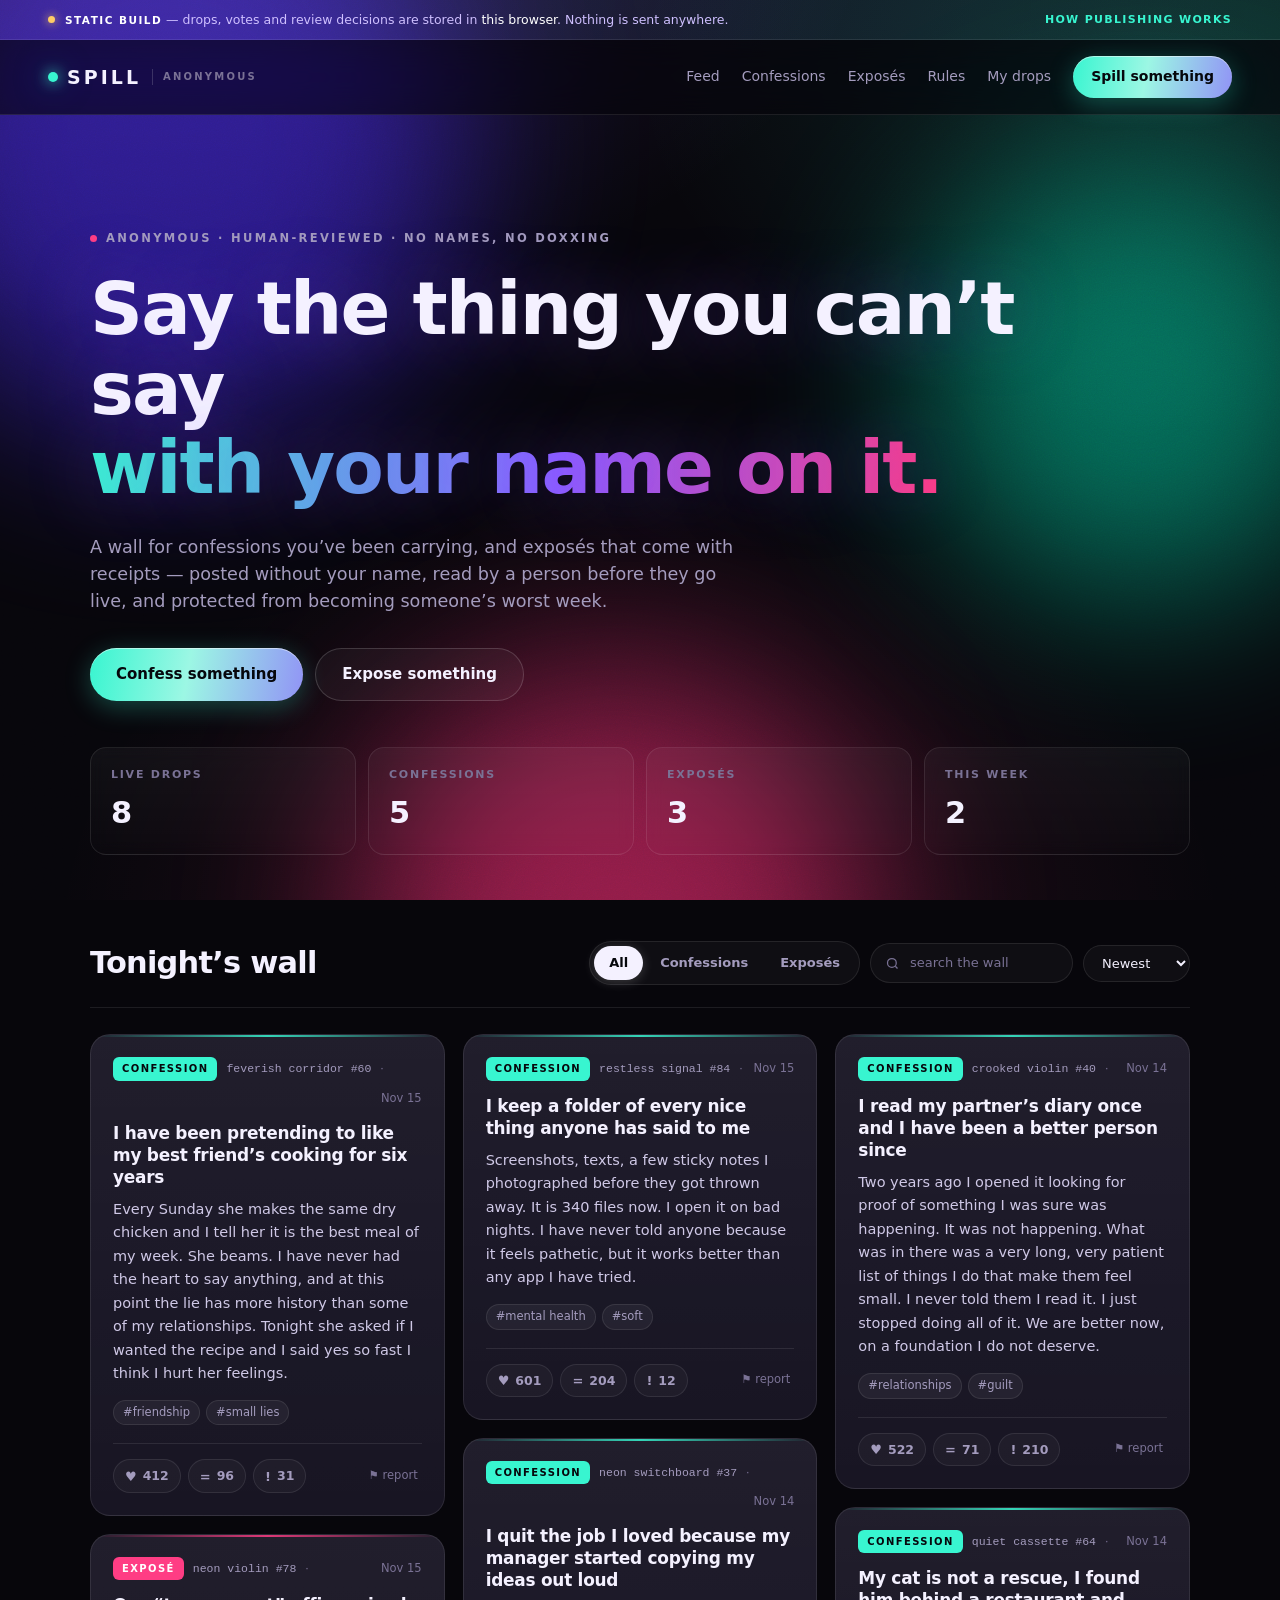
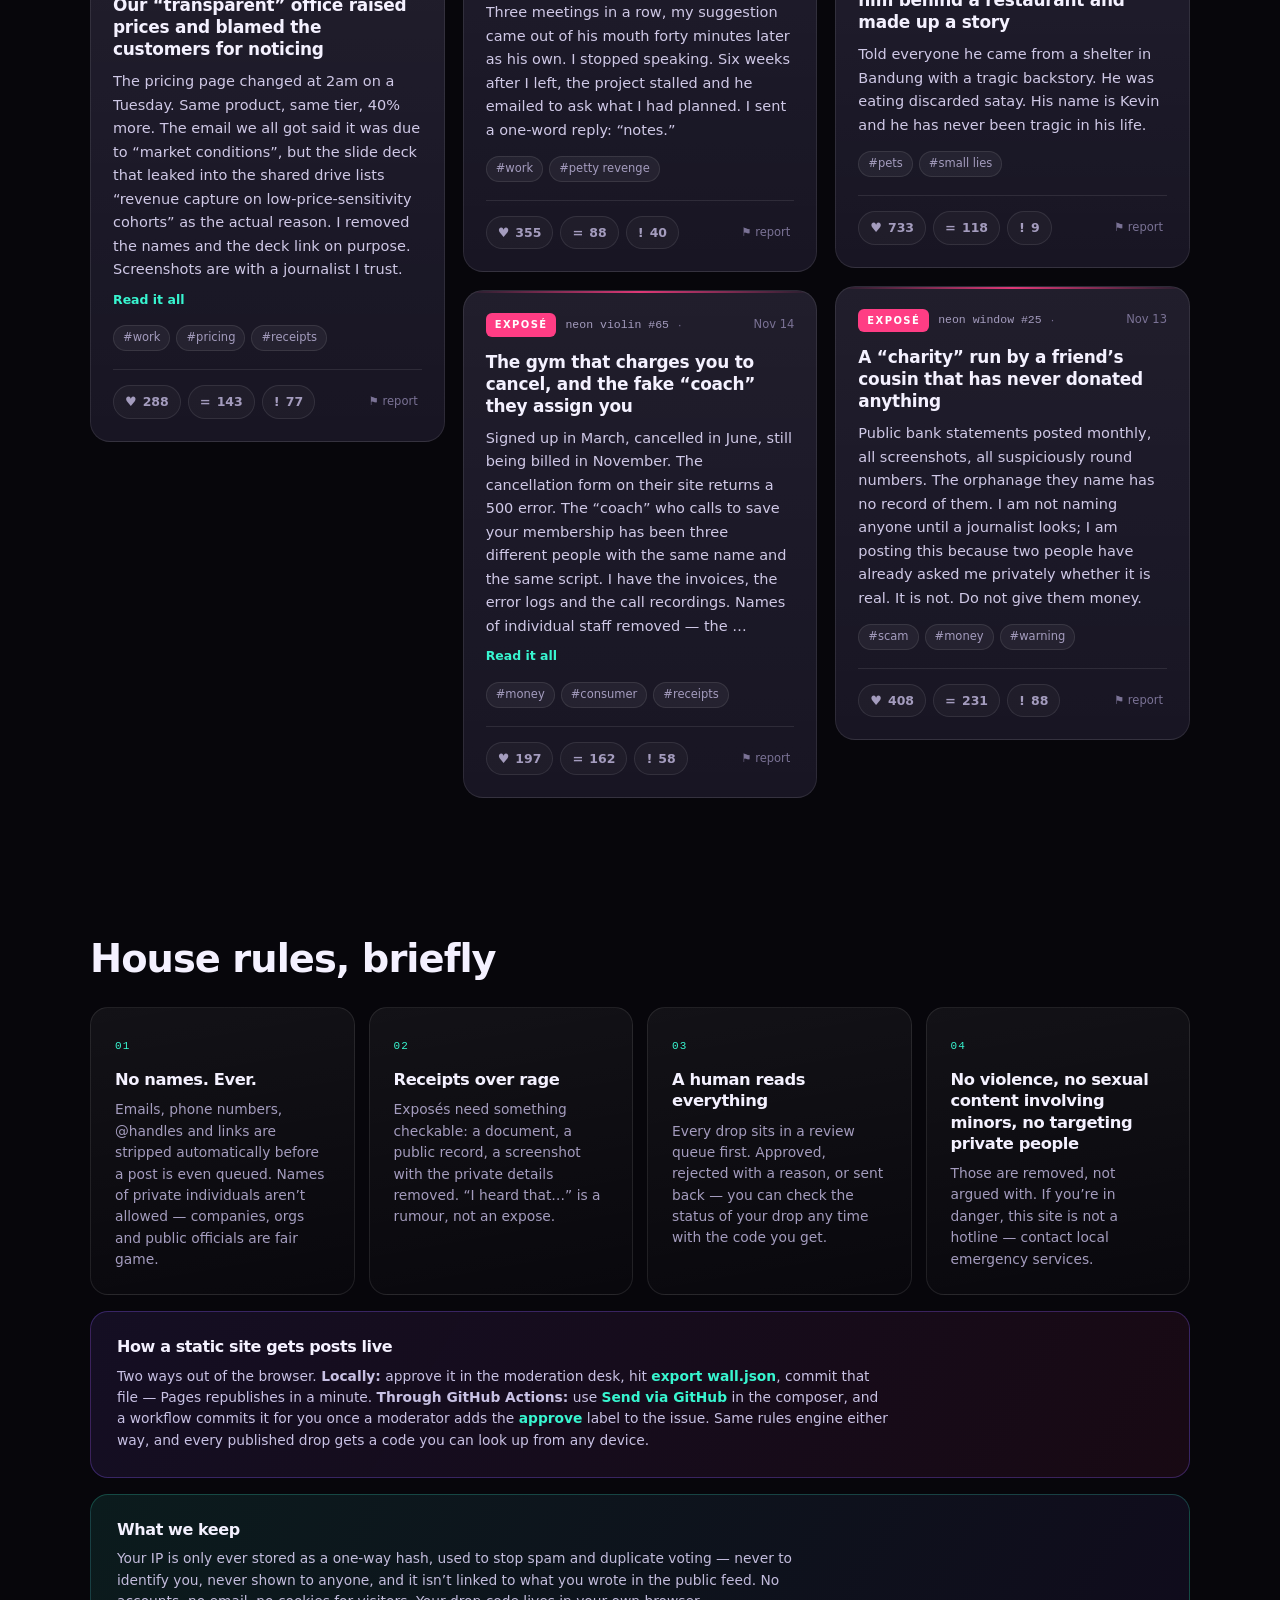
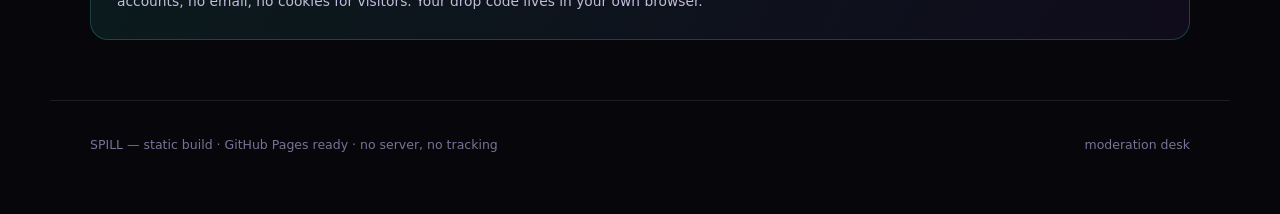
==== commit 136d5fb4: "feat: separate confession and exposé walls + a real moderation desk - confessions.html / exposes.htm" ====
--- a/index.html
+++ b/index.html
@@ -30,6 +30,8 @@
   </a>
   <nav class="topnav">
     <a href="#feed">Feed</a>
+    <a href="confessions.html">Confessions</a>
+    <a href="exposes.html">Exposés</a>
     <a href="#rules">Rules</a>
     <button class="linkbtn" data-open-composer>My drops</button>
   </nav>
--- a/styles.css
+++ b/styles.css
@@ -732,3 +732,36 @@
 .publish-alt em { font-style: normal; color: var(--cyan); font-weight: 650; }
 
 .status.expired { background: rgba(164, 156, 190, 0.16); color: #c3bcd8; border: 1px solid rgba(164, 156, 190, 0.35); }
+
+/* ── standalone walls (confessions.html / exposes.html) ─── */
+.topnav a.is-current { color: var(--ink); position: relative; }
+.topnav a.is-current::after {
+  content: "";
+  position: absolute;
+  left: 0; right: 0; bottom: -7px;
+  height: 2px;
+  border-radius: 2px;
+  background: var(--cyan);
+  box-shadow: 0 0 10px var(--cyan);
+}
+.topnav a.is-current.expose::after { background: var(--magenta); box-shadow: 0 0 10px var(--magenta); }
+
+.wall-hero { padding: clamp(44px, 8vw, 92px) 0 clamp(24px, 4vw, 40px); }
+.wall-hero h1 { font-size: clamp(2.1rem, 5.6vw, 3.7rem); max-width: 22ch; }
+.wall-hero.is-expose h1 em {
+  background: linear-gradient(96deg, var(--magenta), var(--violet) 58%, var(--cyan));
+  -webkit-background-clip: text;
+  background-clip: text;
+  color: transparent;
+}
+.wall-hero .stats { grid-template-columns: repeat(auto-fit, minmax(150px, 1fr)); margin-top: 34px; }
+.wall-note {
+  margin-top: 24px;
+  padding-left: 14px;
+  border-left: 2px solid rgba(255, 61, 132, 0.55);
+  max-width: 62ch;
+  font-size: 13px;
+  color: var(--muted);
+}
+.wall-note b { color: var(--ink); }
+.cards.compact { columns: 3; }
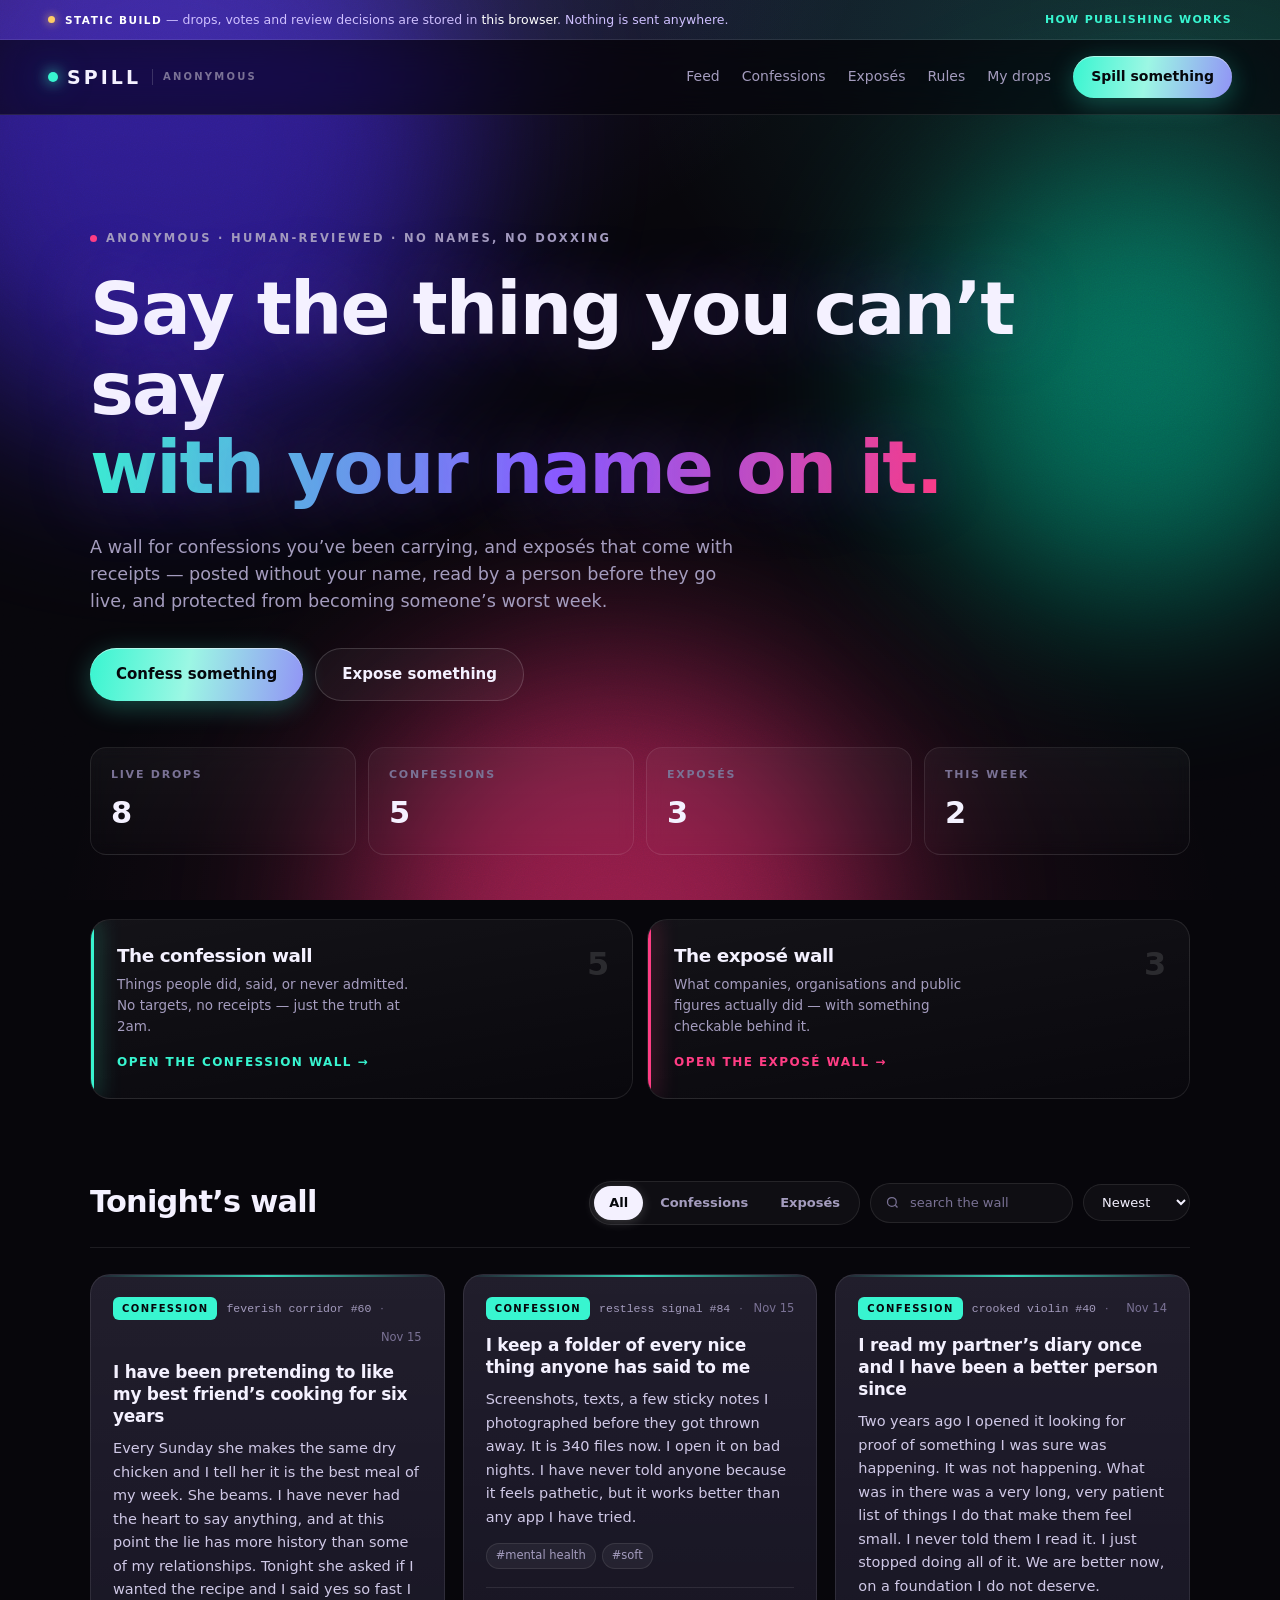
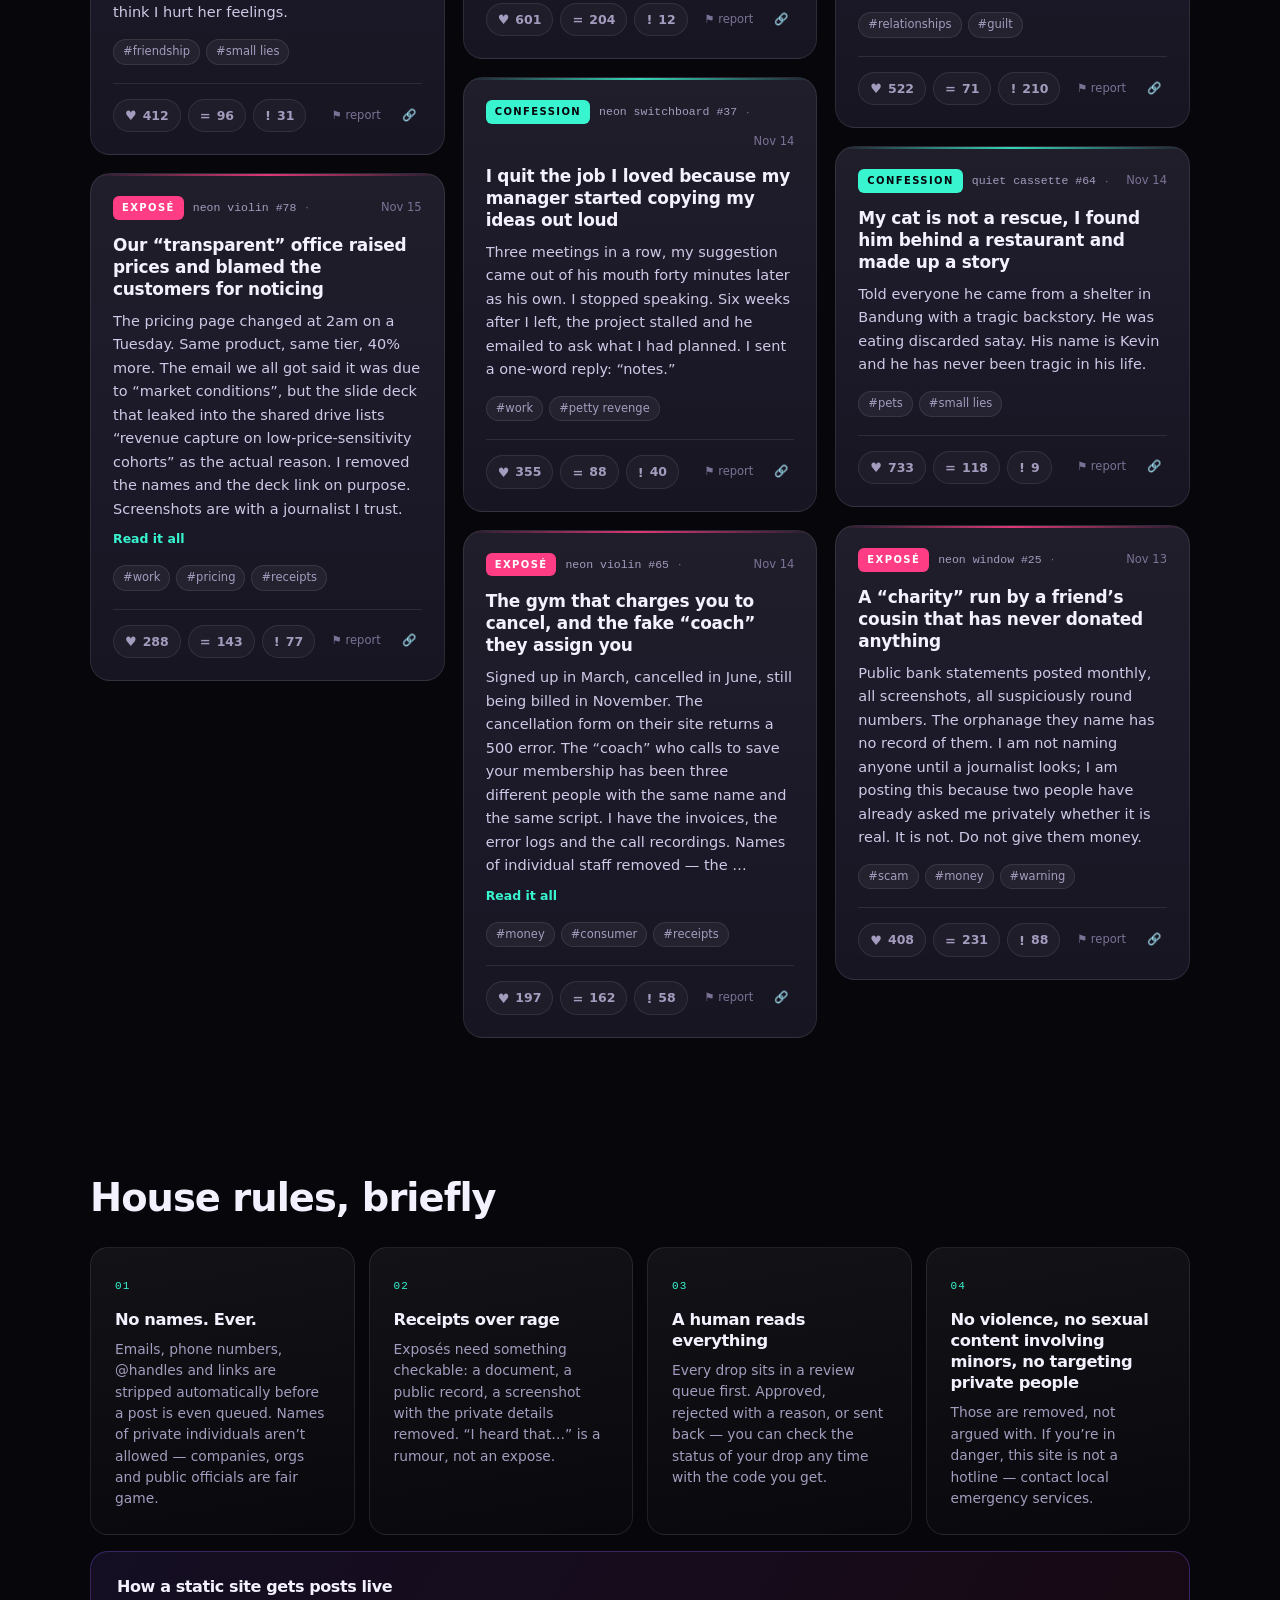
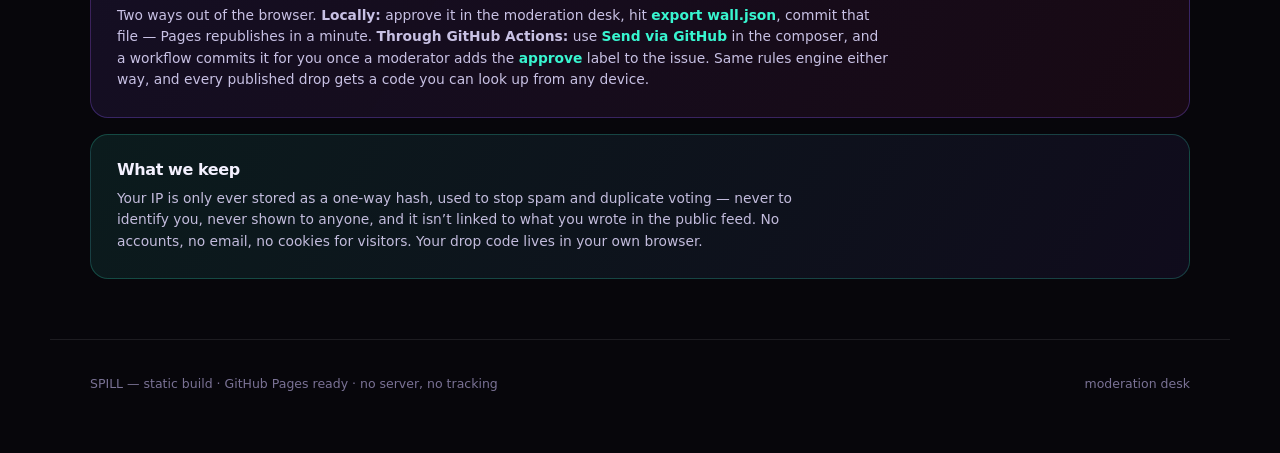
==== commit 406ae19b: "feat: walls as links — reachable nav on mobile, landing-page wall cards, per-drop permalinks - mobil" ====
--- a/index.html
+++ b/index.html
@@ -59,6 +59,21 @@
     </dl>
   </section>
 
+  <section class="walls-picker" aria-label="The walls">
+    <a class="wall-link" href="confessions.html">
+      <span class="wall-count" id="wallCountConf">–</span>
+      <h2>The confession wall</h2>
+      <p>Things people did, said, or never admitted. No targets, no receipts — just the truth at 2am.</p>
+      <span class="wall-go">Open the confession wall →</span>
+    </a>
+    <a class="wall-link is-expose" href="exposes.html">
+      <span class="wall-count" id="wallCountExp">–</span>
+      <h2>The exposé wall</h2>
+      <p>What companies, organisations and public figures actually did — with something checkable behind it.</p>
+      <span class="wall-go">Open the exposé wall →</span>
+    </a>
+  </section>
+
   <section id="feed" class="feed">
     <div class="feed-head">
       <h2>Tonight’s wall</h2>
--- a/styles.css
+++ b/styles.css
@@ -649,7 +649,7 @@
 .toast[hidden] { display: none; }
 
 @media (max-width: 700px) {
-  .topnav a { display: none; }
+  /* nav stays visible — it becomes a scrollable pill row below */
   .stats { grid-template-columns: repeat(2, 1fr); }
   .feed-head { align-items: flex-start; }
   .search input { width: 100px; }
@@ -765,3 +765,119 @@
 }
 .wall-note b { color: var(--ink); }
 .cards.compact { columns: 3; }
+
+/* ── walls as links ─────────────────────────────────────── */
+.walls-picker {
+  display: grid;
+  grid-template-columns: repeat(auto-fit, minmax(260px, 1fr));
+  gap: 14px;
+  padding: 8px 0 clamp(30px, 5vw, 52px);
+}
+.wall-link {
+  position: relative;
+  display: block;
+  padding: 26px 26px 24px;
+  border-radius: 20px;
+  border: 1px solid var(--line);
+  background: linear-gradient(170deg, rgba(255, 255, 255, 0.055), rgba(255, 255, 255, 0.012));
+  overflow: hidden;
+  transition: transform 0.22s cubic-bezier(0.2, 0.8, 0.2, 1), border-color 0.22s ease, box-shadow 0.3s ease;
+}
+.wall-link::before {
+  content: "";
+  position: absolute;
+  inset: 0 auto 0 0;
+  width: 3px;
+  background: var(--cyan);
+  box-shadow: 0 0 22px var(--cyan);
+}
+.wall-link.is-expose::before { background: var(--magenta); box-shadow: 0 0 22px var(--magenta); }
+.wall-link:hover {
+  transform: translateY(-3px);
+  border-color: var(--line-strong);
+  box-shadow: 0 26px 60px -30px rgba(0, 0, 0, 0.95);
+}
+.wall-link .wall-count {
+  position: absolute;
+  top: 20px;
+  right: 24px;
+  font-size: 2rem;
+  font-weight: 800;
+  letter-spacing: -0.04em;
+  color: rgba(255, 255, 255, 0.12);
+  font-variant-numeric: tabular-nums;
+}
+.wall-link h2 { font-size: 1.15rem; margin-bottom: 8px; }
+.wall-link p { font-size: 13.5px; color: var(--muted); max-width: 34ch; }
+.wall-link .wall-go {
+  display: inline-block;
+  margin-top: 16px;
+  font-size: 12px;
+  letter-spacing: 0.12em;
+  text-transform: uppercase;
+  font-weight: 700;
+  color: var(--cyan);
+}
+.wall-link.is-expose .wall-go { color: var(--magenta); }
+
+/* per-drop link + deep-link highlight */
+.cardlink {
+  background: none;
+  border: 0;
+  color: var(--muted-2);
+  font-size: 11.5px;
+  padding: 4px 6px;
+  margin-left: 4px;
+}
+.cardlink:hover { color: var(--cyan); }
+.card.is-target {
+  border-color: rgba(56, 245, 208, 0.55);
+  box-shadow: 0 0 0 1px rgba(56, 245, 208, 0.3), 0 24px 60px -28px rgba(0, 0, 0, 0.95);
+  animation: targetFlash 1.4s ease-out 1;
+}
+@keyframes targetFlash {
+  0% { box-shadow: 0 0 0 0 rgba(56, 245, 208, 0.55); }
+  100% { box-shadow: 0 0 0 16px rgba(56, 245, 208, 0); }
+}
+
+/* ── mobile: the nav must stay reachable ────────────────── */
+@media (max-width: 700px) {
+  .topbar {
+    flex-wrap: wrap;
+    gap: 10px;
+    padding: 12px 16px;
+  }
+  .wordmark-sub { display: none; }
+  .topnav {
+    order: 3;
+    width: 100%;
+    margin-left: 0;
+    gap: 8px;
+    overflow-x: auto;
+    padding-bottom: 2px;
+    scrollbar-width: none;
+  }
+  .topnav::-webkit-scrollbar { display: none; }
+  .topnav a,
+  .topnav .linkbtn {
+    display: inline-block;
+    flex: none;
+    padding: 7px 13px;
+    font-size: 12.5px;
+    font-weight: 600;
+    color: var(--muted);
+    border: 1px solid var(--line);
+    border-radius: 999px;
+    background: rgba(255, 255, 255, 0.045);
+    white-space: nowrap;
+  }
+  .topnav a.is-current {
+    color: #06070c;
+    background: var(--ink);
+    border-color: transparent;
+  }
+  .topnav a.is-current::after { display: none; }
+  .topbar .btn-primary { padding: 9px 15px; font-size: 13px; }
+  .stats { grid-template-columns: repeat(2, 1fr); }
+  .wall-link .wall-count { font-size: 1.6rem; }
+}
